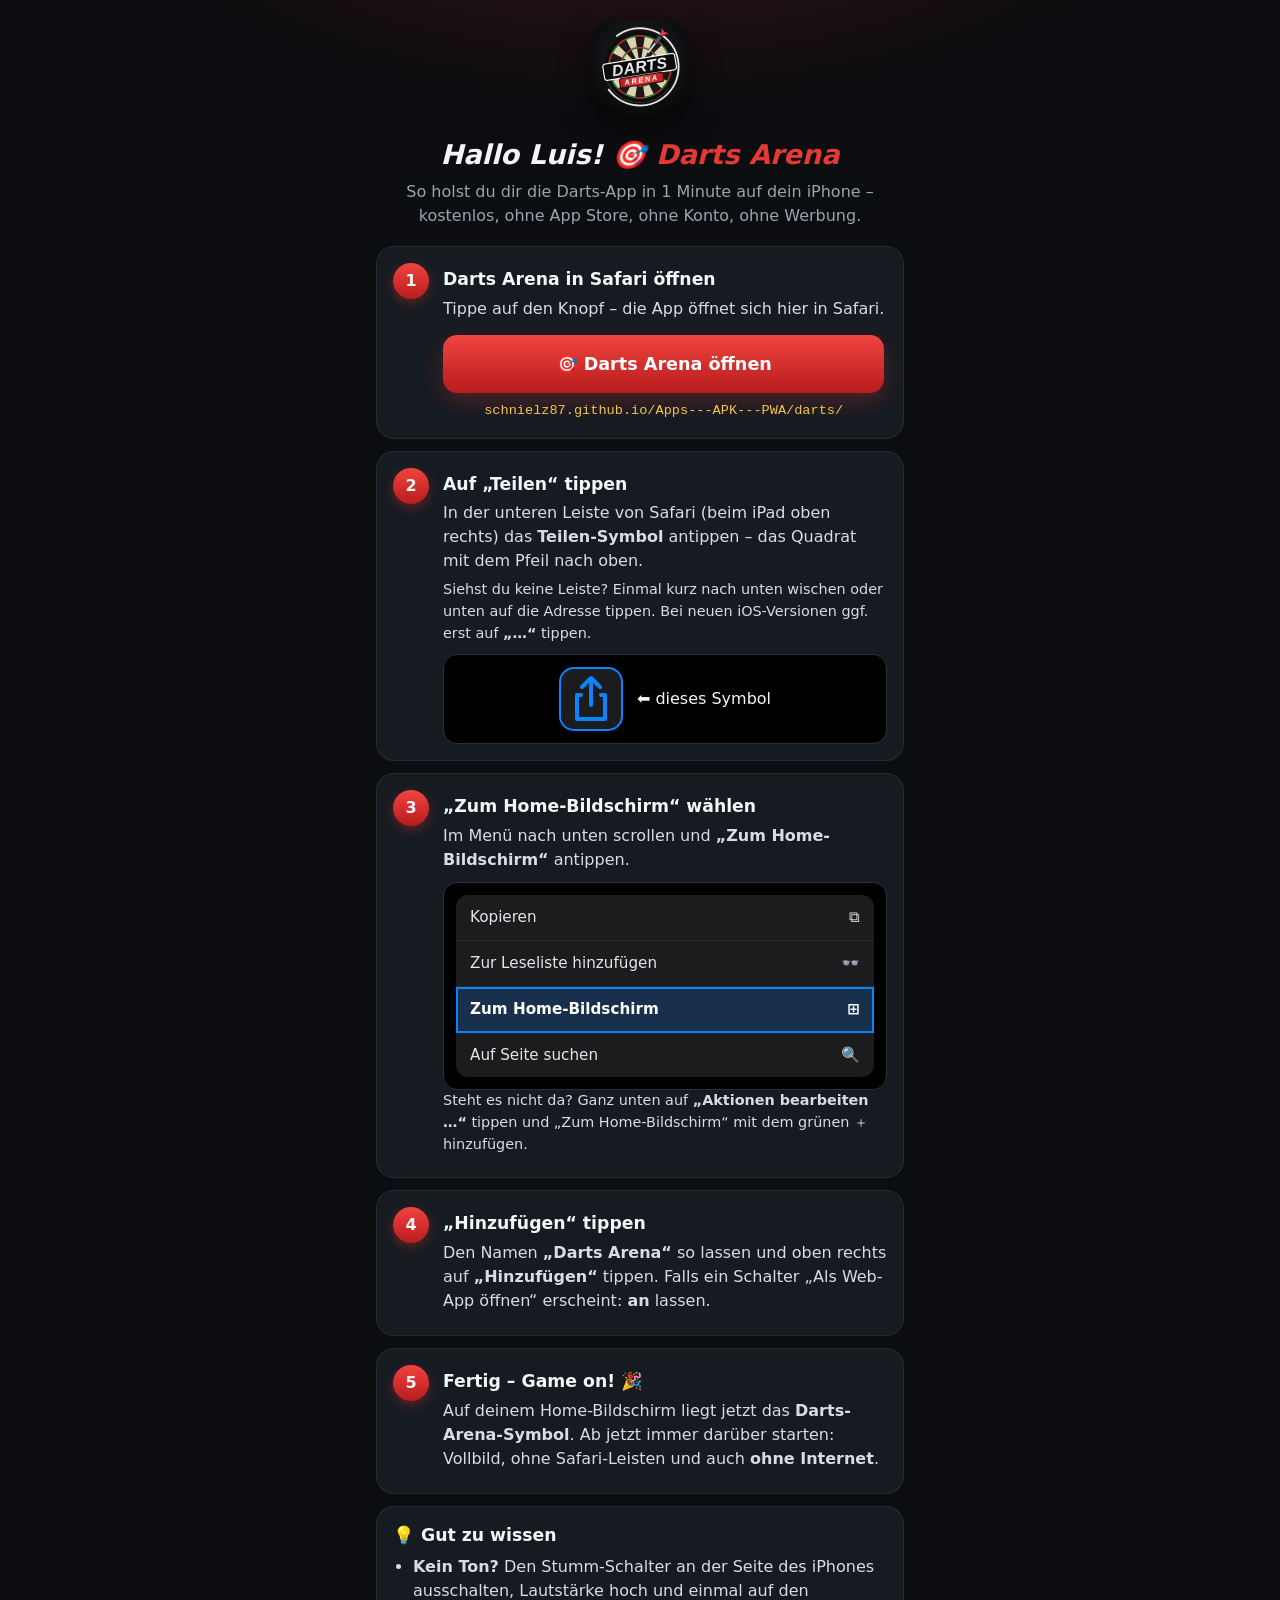
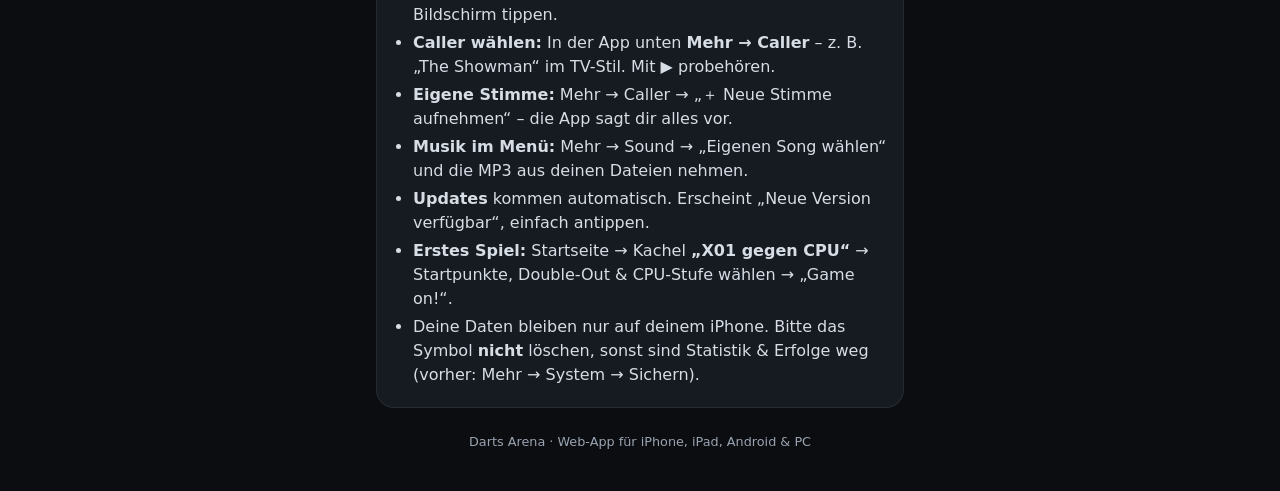
==== darts/iphone.html @ fd9ea5d4 "Darts Arena 1.0.6 (PWA)" ====
<!doctype html>
<html lang="de">
<head>
  <meta charset="utf-8">
  <meta name="viewport" content="width=device-width, initial-scale=1, viewport-fit=cover">
  <title>Darts Arena aufs iPhone</title>
  <meta name="theme-color" content="#0b0d10">
  <link rel="icon" href="icons/icon.svg" type="image/svg+xml">
  <link rel="apple-touch-icon" href="icons/icon-192.png">
  <style>
    :root { --bg: #0b0d10; --card: #161b22; --line: #2a313b; --tx: #f3f5f7; --mu: #9aa4b1; --red: #e53935; --gold: #f5c542; --green: #2e9e4f; color-scheme: dark; }
    * { box-sizing: border-box; }
    body { margin: 0; font-family: system-ui, -apple-system, 'Segoe UI', Roboto, sans-serif; color: var(--tx); line-height: 1.5;
      background: radial-gradient(900px 420px at 50% -160px, #3a1216 0%, transparent 65%), var(--bg); }
    main { max-width: 560px; margin: 0 auto; padding: calc(20px + env(safe-area-inset-top)) 16px calc(40px + env(safe-area-inset-bottom)); }
    header { text-align: center; margin-bottom: 18px; }
    header img { width: 96px; height: 96px; border-radius: 22px; box-shadow: 0 12px 30px #0008; }
    h1 { font-size: 1.7rem; font-style: italic; font-weight: 900; margin: 12px 0 4px; }
    h1 b { color: var(--red); }
    .lead { color: var(--mu); margin: 0; }
    .card { background: var(--card); border: 1px solid #ffffff12; border-radius: 18px; padding: 16px; margin: 12px 0; }
    .warn { border-color: #f5c54266; background: linear-gradient(135deg, #2b2410, var(--card) 70%); }
    .ok { border-color: #2e9e4f66; background: linear-gradient(135deg, #12301c, var(--card) 70%); }
    .step { display: flex; gap: 14px; align-items: flex-start; }
    .num { flex: none; width: 36px; height: 36px; border-radius: 50%; display: grid; place-items: center; font-weight: 900;
      background: linear-gradient(180deg, #f04440, #b71c1c); box-shadow: 0 4px 12px #e5393555; }
    .step h2 { font-size: 1.08rem; margin: 4px 0 4px; }
    .step p { margin: 0 0 6px; color: #d7dde4; }
    .ill { margin-top: 10px; background: #000; border: 1px solid var(--line); border-radius: 14px; padding: 12px; display: flex; align-items: center; justify-content: center; gap: 14px; }
    .ill svg { flex: none; }
    .menu { width: 100%; background: #1c1c1e; border-radius: 12px; overflow: hidden; font-size: .95rem; }
    .menu div { display: flex; justify-content: space-between; align-items: center; padding: 11px 14px; border-bottom: 1px solid #2c2c2e; color: #e5e5ea; }
    .menu div:last-child { border: 0; }
    .menu .hl { background: #0a84ff33; outline: 2px solid #0a84ff; outline-offset: -2px; font-weight: 700; color: #fff; }
    .btn { display: block; width: 100%; text-align: center; text-decoration: none; color: #fff; font-weight: 800; font-size: 1.1rem; padding: 16px;
      border-radius: 14px; background: linear-gradient(180deg, #f04440, #b71c1c); box-shadow: 0 8px 22px #e5393544; margin-top: 14px; border: 0; }
    .btn.ghost { background: transparent; border: 1px solid var(--line); box-shadow: none; font-size: 1rem; }
    .url { display: block; text-align: center; font-family: ui-monospace, Menlo, monospace; font-size: .85rem; color: var(--gold); word-break: break-all; margin-top: 8px; }
    ul { margin: 6px 0 0; padding-left: 20px; } li { margin: 4px 0; color: #d7dde4; }
    .muted { color: var(--mu); font-size: .9rem; }
    .hidden { display: none; }
    footer { text-align: center; color: var(--mu); font-size: .8rem; margin-top: 24px; }
  </style>
</head>
<body>
<main>
  <header>
    <img src="icons/icon-192.png" alt="Darts Arena">
    <h1>Hallo <span id="who">Luis</span>! 🎯 <b>Darts Arena</b></h1>
    <p class="lead">So holst du dir die Darts-App in 1 Minute auf dein iPhone – kostenlos, ohne App Store, ohne Konto, ohne Werbung.</p>
  </header>

  <div id="notSafari" class="card warn hidden">
    <b>⚠️ Bitte in Safari öffnen</b>
    <p class="muted">Du bist gerade nicht in Safari (z. B. in WhatsApp oder Chrome). Nur Safari kann Apps auf den Home-Bildschirm legen.
      Tippe oben/unten auf <b>„…“</b> oder das Kompass-Symbol und wähle <b>„In Safari öffnen“</b>. Oder Link kopieren und in Safari einfügen:</p>
    <span class="url">https://schnielz87.github.io/Apps---APK---PWA/darts/iphone.html</span>
  </div>

  <div id="installed" class="card ok hidden">
    <b>✅ Läuft schon als App!</b>
    <p class="muted">Du hast Darts Arena bereits vom Home-Bildschirm geöffnet. Viel Spaß – und gut Darts!</p>
    <a class="btn" href="./">Darts Arena starten</a>
  </div>

  <section class="card step">
    <div class="num">1</div>
    <div>
      <h2>Darts Arena in Safari öffnen</h2>
      <p>Tippe auf den Knopf – die App öffnet sich hier in Safari.</p>
      <a class="btn" href="./" id="openApp">🎯 Darts Arena öffnen</a>
      <span class="url">schnielz87.github.io/Apps---APK---PWA/darts/</span>
    </div>
  </section>

  <section class="card step">
    <div class="num">2</div>
    <div>
      <h2>Auf „Teilen“ tippen</h2>
      <p>In der unteren Leiste von Safari (beim iPad oben rechts) das <b>Teilen-Symbol</b> antippen – das Quadrat mit dem Pfeil nach oben.</p>
      <p class="muted">Siehst du keine Leiste? Einmal kurz nach unten wischen oder unten auf die Adresse tippen. Bei neuen iOS-Versionen ggf. erst auf <b>„…“</b> tippen.</p>
      <div class="ill">
        <svg width="64" height="64" viewBox="0 0 64 64" aria-hidden="true"><rect x="1" y="1" width="62" height="62" rx="14" fill="#1c1c1e" stroke="#0a84ff" stroke-width="2"/>
          <path d="M32 12v26M23 20l9-9 9 9" fill="none" stroke="#0a84ff" stroke-width="4" stroke-linecap="round" stroke-linejoin="round"/>
          <path d="M22 28h-4v24h28V28h-4" fill="none" stroke="#0a84ff" stroke-width="4" stroke-linecap="round" stroke-linejoin="round"/></svg>
        <span>⬅ dieses Symbol</span>
      </div>
    </div>
  </section>

  <section class="card step">
    <div class="num">3</div>
    <div>
      <h2>„Zum Home-Bildschirm“ wählen</h2>
      <p>Im Menü nach unten scrollen und <b>„Zum Home-Bildschirm“</b> antippen.</p>
      <div class="ill"><div class="menu">
        <div>Kopieren <span>⧉</span></div>
        <div>Zur Leseliste hinzufügen <span>👓</span></div>
        <div class="hl">Zum Home-Bildschirm <span>⊞</span></div>
        <div>Auf Seite suchen <span>🔍</span></div>
      </div></div>
      <p class="muted">Steht es nicht da? Ganz unten auf <b>„Aktionen bearbeiten …“</b> tippen und „Zum Home-Bildschirm“ mit dem grünen ＋ hinzufügen.</p>
    </div>
  </section>

  <section class="card step">
    <div class="num">4</div>
    <div>
      <h2>„Hinzufügen“ tippen</h2>
      <p>Den Namen <b>„Darts Arena“</b> so lassen und oben rechts auf <b>„Hinzufügen“</b> tippen. Falls ein Schalter „Als Web-App öffnen“ erscheint: <b>an</b> lassen.</p>
    </div>
  </section>

  <section class="card step">
    <div class="num">5</div>
    <div>
      <h2>Fertig – Game on! 🎉</h2>
      <p>Auf deinem Home-Bildschirm liegt jetzt das <b>Darts-Arena-Symbol</b>. Ab jetzt immer darüber starten: Vollbild, ohne Safari-Leisten und auch <b>ohne Internet</b>.</p>
    </div>
  </section>

  <section class="card">
    <h2 style="margin:0 0 6px;font-size:1.08rem">💡 Gut zu wissen</h2>
    <ul>
      <li><b>Kein Ton?</b> Den Stumm-Schalter an der Seite des iPhones ausschalten, Lautstärke hoch und einmal auf den Bildschirm tippen.</li>
      <li><b>Caller wählen:</b> In der App unten <b>Mehr → Caller</b> – z. B. „The Showman“ im TV-Stil. Mit ▶ probehören.</li>
      <li><b>Eigene Stimme:</b> Mehr → Caller → „＋ Neue Stimme aufnehmen“ – die App sagt dir alles vor.</li>
      <li><b>Musik im Menü:</b> Mehr → Sound → „Eigenen Song wählen“ und die MP3 aus deinen Dateien nehmen.</li>
      <li><b>Updates</b> kommen automatisch. Erscheint „Neue Version verfügbar“, einfach antippen.</li>
      <li><b>Erstes Spiel:</b> Startseite → Kachel <b>„X01 gegen CPU“</b> → Startpunkte, Double-Out & CPU-Stufe wählen → „Game on!“.</li>
      <li>Deine Daten bleiben nur auf deinem iPhone. Bitte das Symbol <b>nicht</b> löschen, sonst sind Statistik & Erfolge weg (vorher: Mehr → System → Sichern).</li>
    </ul>
  </section>

  <footer>Darts Arena · Web-App für iPhone, iPad, Android & PC</footer>
</main>
<script>
  // Name aus dem Link (?n=Name), sonst „Luis“
  try { const n = new URLSearchParams(location.search).get('n'); if (n) document.getElementById('who').textContent = n.slice(0, 20); } catch (e) {}
  const ua = navigator.userAgent;
  const ios = /iPhone|iPad|iPod/.test(ua) || (navigator.platform === 'MacIntel' && navigator.maxTouchPoints > 1);
  const standalone = window.navigator.standalone === true || matchMedia('(display-mode: standalone)').matches;
  const inApp = /FBAN|FBAV|Instagram|WhatsApp|Line|CriOS|FxiOS|EdgiOS|GSA/.test(ua);
  if (standalone) document.getElementById('installed').classList.remove('hidden');
  else if (ios && inApp) document.getElementById('notSafari').classList.remove('hidden');
</script>
</body>
</html>
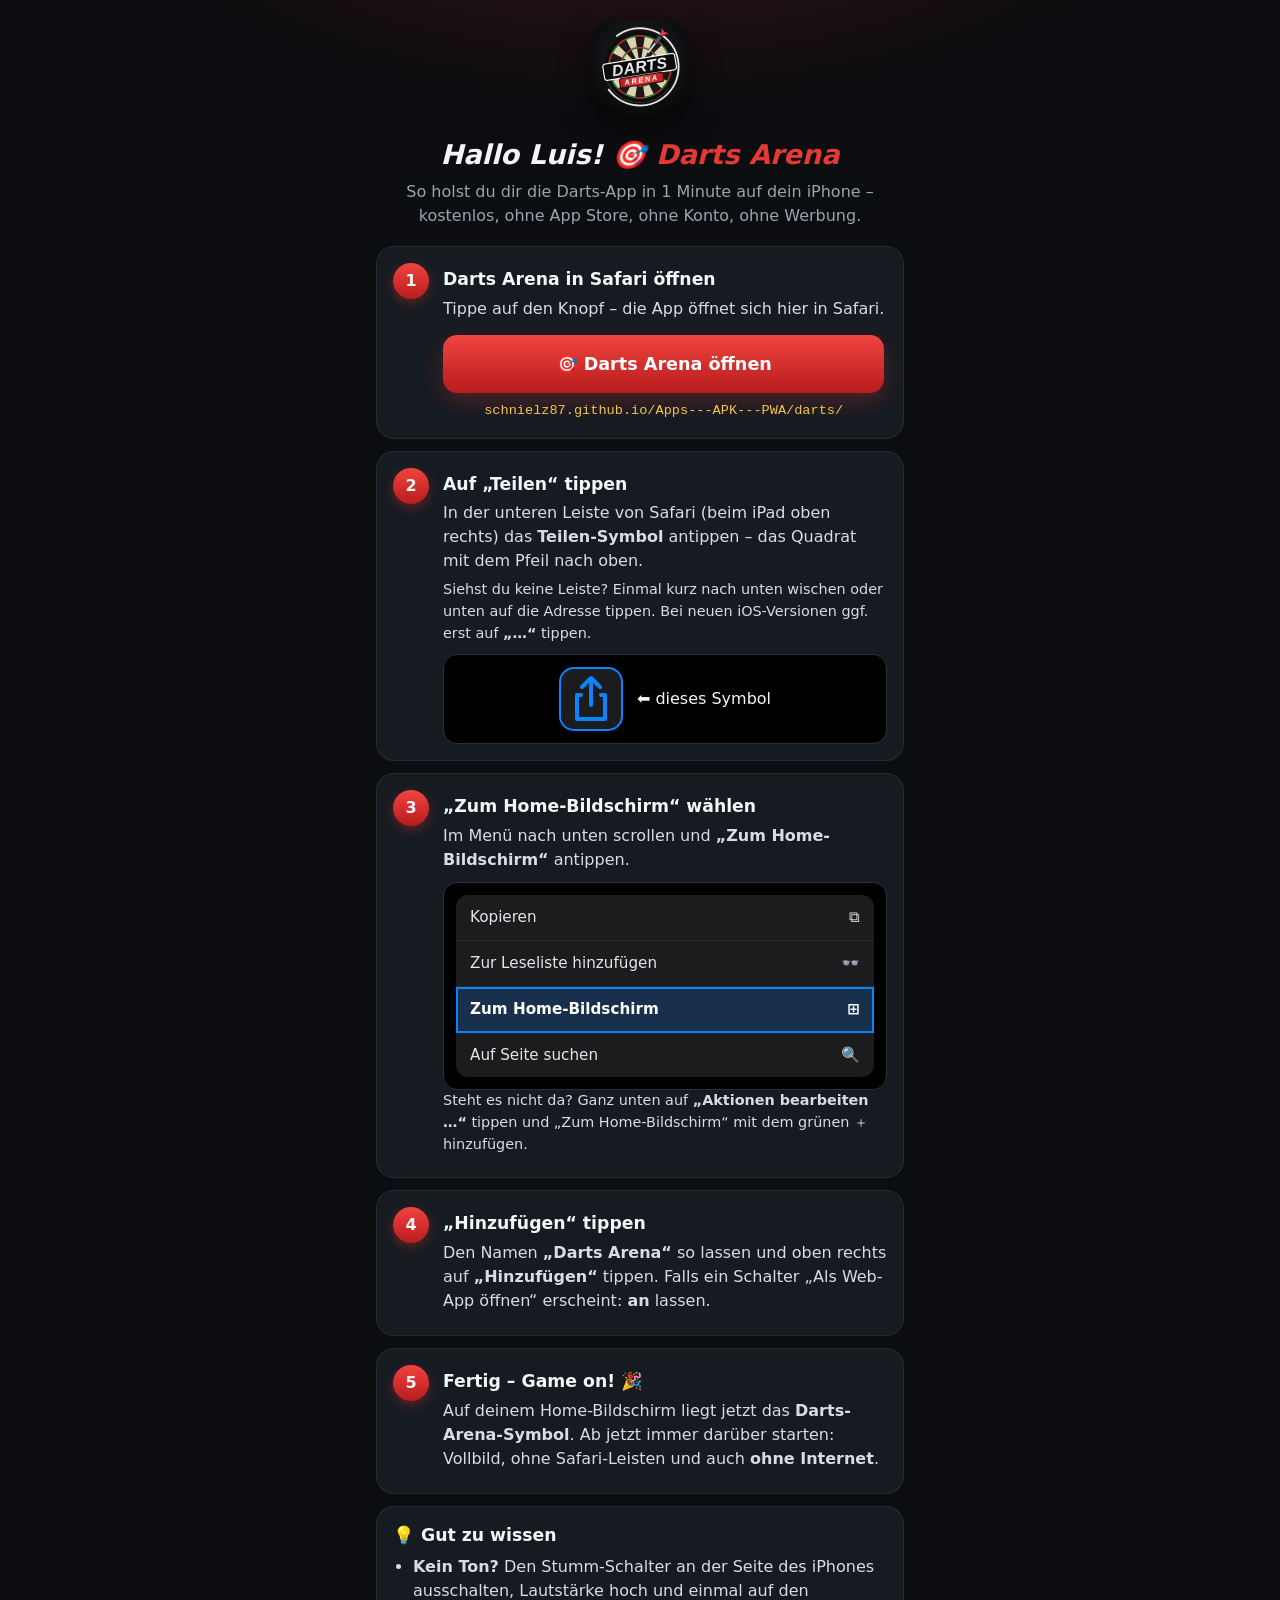
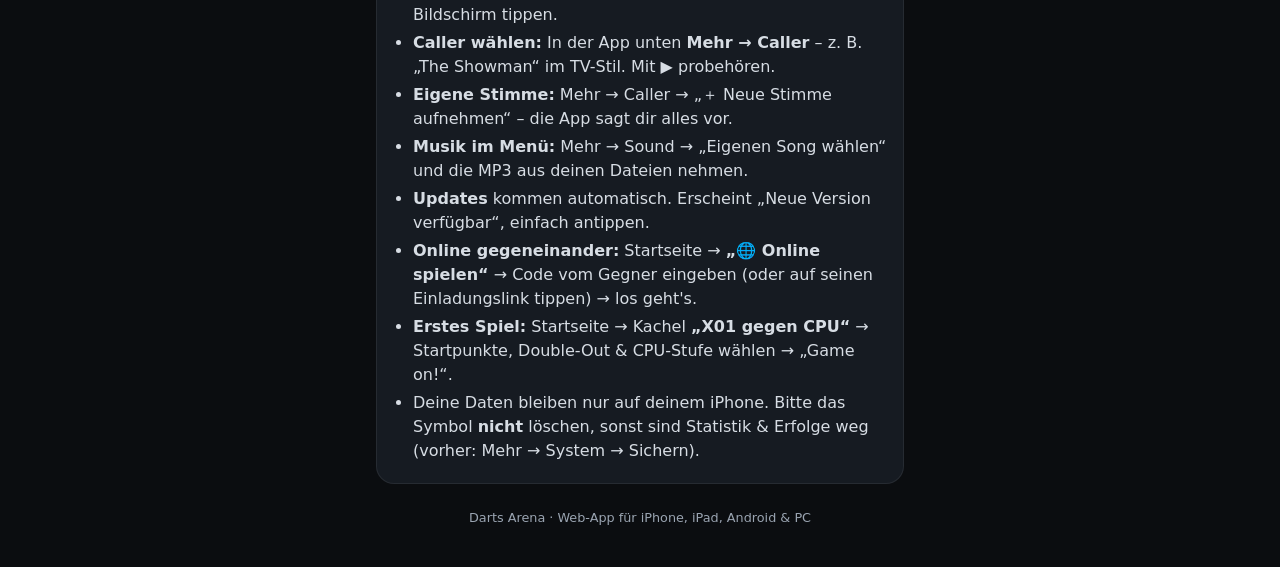
==== commit 66abb603: "Darts Arena 1.0.14 (PWA)" ====
--- a/darts/iphone.html
+++ b/darts/iphone.html
@@ -127,6 +127,7 @@
       <li><b>Eigene Stimme:</b> Mehr → Caller → „＋ Neue Stimme aufnehmen“ – die App sagt dir alles vor.</li>
       <li><b>Musik im Menü:</b> Mehr → Sound → „Eigenen Song wählen“ und die MP3 aus deinen Dateien nehmen.</li>
       <li><b>Updates</b> kommen automatisch. Erscheint „Neue Version verfügbar“, einfach antippen.</li>
+      <li><b>Online gegeneinander:</b> Startseite → <b>„🌐 Online spielen“</b> → Code vom Gegner eingeben (oder auf seinen Einladungslink tippen) → los geht's.</li>
       <li><b>Erstes Spiel:</b> Startseite → Kachel <b>„X01 gegen CPU“</b> → Startpunkte, Double-Out & CPU-Stufe wählen → „Game on!“.</li>
       <li>Deine Daten bleiben nur auf deinem iPhone. Bitte das Symbol <b>nicht</b> löschen, sonst sind Statistik & Erfolge weg (vorher: Mehr → System → Sichern).</li>
     </ul>
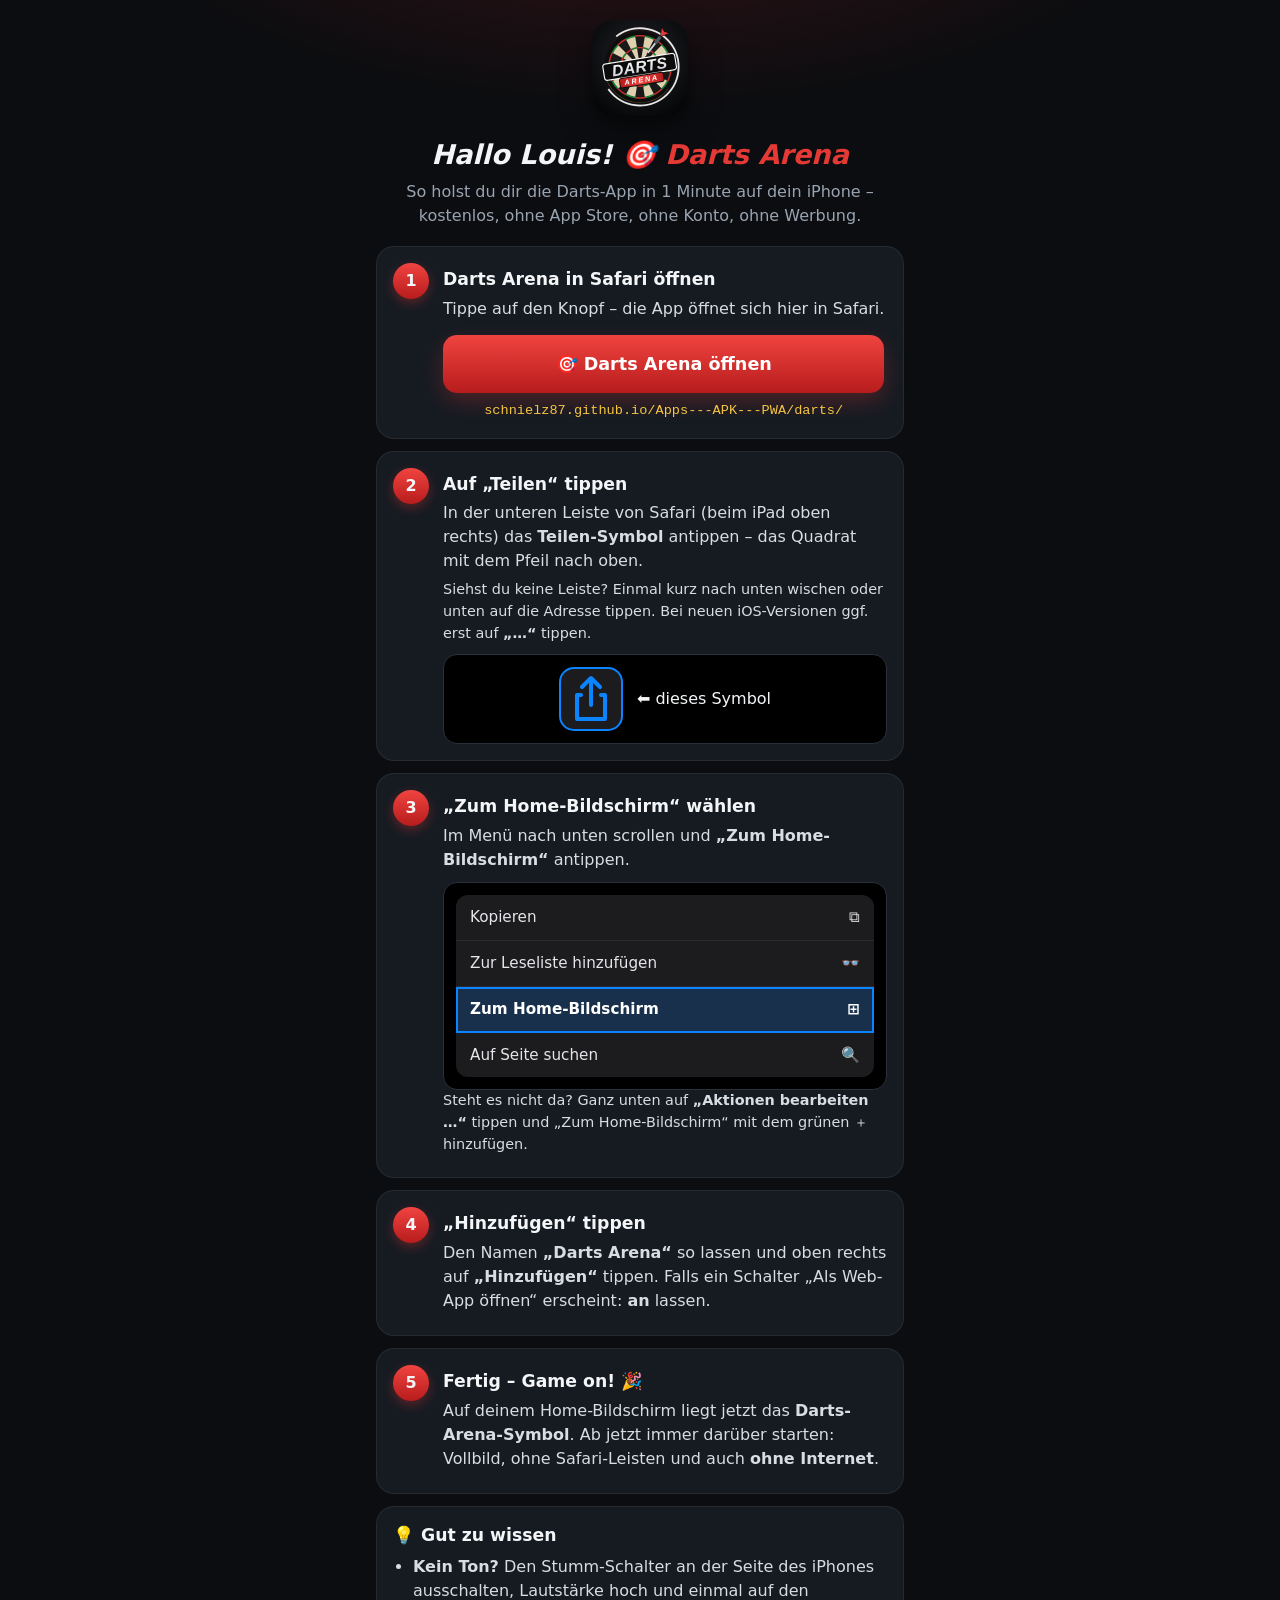
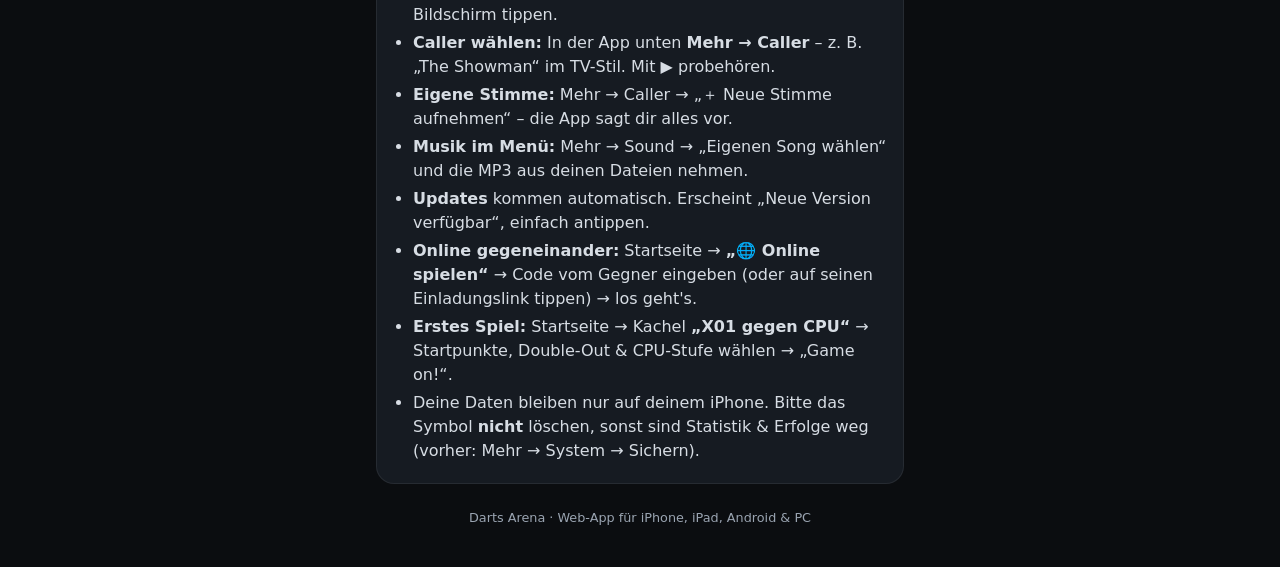
==== commit 44225bab: "Darts Arena 1.0.15 (PWA)" ====
--- a/darts/iphone.html
+++ b/darts/iphone.html
@@ -46,7 +46,7 @@
 <main>
   <header>
     <img src="icons/icon-192.png" alt="Darts Arena">
-    <h1>Hallo <span id="who">Luis</span>! 🎯 <b>Darts Arena</b></h1>
+    <h1>Hallo <span id="who">Louis</span>! 🎯 <b>Darts Arena</b></h1>
     <p class="lead">So holst du dir die Darts-App in 1 Minute auf dein iPhone – kostenlos, ohne App Store, ohne Konto, ohne Werbung.</p>
   </header>
 
@@ -136,7 +136,7 @@
   <footer>Darts Arena · Web-App für iPhone, iPad, Android & PC</footer>
 </main>
 <script>
-  // Name aus dem Link (?n=Name), sonst „Luis“
+  // Name aus dem Link (?n=Name), sonst „Louis“
   try { const n = new URLSearchParams(location.search).get('n'); if (n) document.getElementById('who').textContent = n.slice(0, 20); } catch (e) {}
   const ua = navigator.userAgent;
   const ios = /iPhone|iPad|iPod/.test(ua) || (navigator.platform === 'MacIntel' && navigator.maxTouchPoints > 1);
